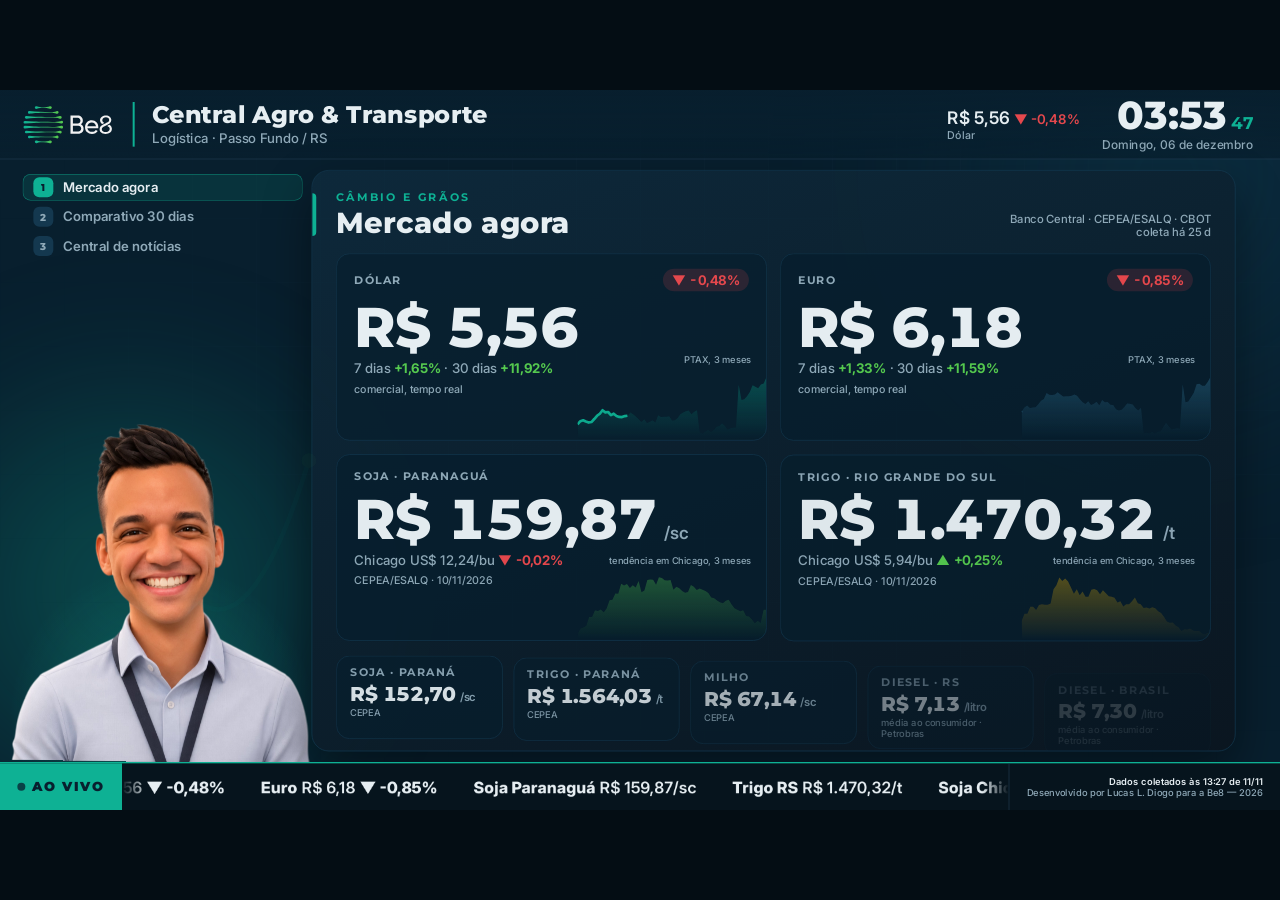
==== index.html @ 1891ae9a "Central Agro & Transporte: painel para TV com avatar, dados e coletor Co-Authored-By: Claude Fable 5" ====
<!doctype html>
<html lang="pt-BR">
<head>
<meta charset="utf-8">
<meta name="viewport" content="width=device-width, initial-scale=1">
<meta name="robots" content="noindex, nofollow">
<title>Central Agro &amp; Transporte · Be8</title>
<link rel="icon" href="assets/avatar/avatar.png">
<link rel="preconnect" href="https://fonts.googleapis.com">
<link rel="preconnect" href="https://fonts.gstatic.com" crossorigin>
<link href="https://fonts.googleapis.com/css2?family=Inter:wght@400;500;600;700&family=Montserrat:wght@600;700;800;900&display=swap" rel="stylesheet">
<style>
:root{
  --ink:#0B1620; --navy:#081F2E; --navy7:#0E2A3C; --navy6:#14384F; --line:#1E3A4F;
  --text:#E6EEF2; --muted:#8FA9B8; --teal:#0EB194; --lime:#55C94F; --amber:#F2B705; --red:#E5484D; --blue:#3D8BB0;
  --tit:'Montserrat','Poppins',Arial,sans-serif; --txt:'Inter','Source Sans 3',Calibri,Arial,sans-serif;
}
*{box-sizing:border-box;margin:0;padding:0}
html,body{height:100%;background:#040d14;overflow:hidden;color:var(--text);font-family:var(--txt)}
body.sem-cursor{cursor:none}
#palco{position:absolute;left:50%;top:50%;width:1920px;height:1080px;transform-origin:center;overflow:hidden;background:var(--navy)}
.fundo{position:absolute;inset:0;overflow:hidden}
.blob{position:absolute;border-radius:50%;filter:blur(90px);opacity:.34}
.b1{width:900px;height:900px;left:-260px;top:300px;background:radial-gradient(circle,#0EB194 0%,transparent 65%)}
.b2{width:1100px;height:1100px;right:-380px;top:-420px;background:radial-gradient(circle,#14506b 0%,transparent 65%)}
.grade{position:absolute;inset:0;background-image:linear-gradient(var(--line) 1px,transparent 1px),linear-gradient(90deg,var(--line) 1px,transparent 1px);background-size:96px 96px;opacity:.16;mask-image:radial-gradient(ellipse at 60% 40%,#000 20%,transparent 78%);-webkit-mask-image:radial-gradient(ellipse at 60% 40%,#000 20%,transparent 78%)}

/* ---------- topo ---------- */
#topo{position:absolute;left:0;top:0;width:1920px;height:104px;display:flex;align-items:center;padding:0 40px 0 34px;border-bottom:1px solid var(--line);background:linear-gradient(180deg,rgba(8,31,46,.96),rgba(8,31,46,.72))}
#topo .logo{height:58px;width:auto;margin-right:30px}
#topo .marca{border-left:3px solid var(--teal);padding-left:26px}
#topo h1{font:800 36px/1.05 var(--tit);letter-spacing:.2px}
#topo p{font:500 20px/1.3 var(--txt);color:var(--muted);margin-top:4px}
.topo-dir{margin-left:auto;display:flex;align-items:center;gap:34px}
.mini{display:flex;align-items:center;gap:12px;font:600 26px var(--txt);color:var(--text)}
.mini svg{width:46px;height:46px}
.mini small{display:block;font:500 16px var(--txt);color:var(--muted)}
.relogio{text-align:right;font-variant-numeric:tabular-nums}
.relogio b{font:800 58px/1 var(--tit);letter-spacing:1px}
.relogio span{font:700 26px var(--tit);color:var(--teal);margin-left:6px}
.relogio small{display:block;font:500 18px var(--txt);color:var(--muted);margin-top:4px}

/* ---------- lateral: programacao + avatar ---------- */
#lateral{position:absolute;left:0;top:104px;width:500px;height:904px}
#programacao{list-style:none;position:absolute;left:34px;top:22px;width:420px}
#programacao li{position:relative;display:flex;align-items:center;gap:14px;height:40px;padding:0 16px;margin-bottom:4px;border-radius:12px;font:600 20px var(--txt);color:var(--muted);overflow:hidden}
#programacao li i{font:800 15px var(--tit);font-style:normal;width:30px;height:30px;border-radius:9px;display:grid;place-items:center;background:var(--navy6);color:var(--muted)}
#programacao li.ativa{color:var(--text);background:rgba(14,177,148,.14);box-shadow:inset 0 0 0 1px rgba(14,177,148,.5)}
#programacao li.ativa i{background:var(--teal);color:var(--navy)}
#programacao li u{position:absolute;left:0;bottom:0;height:3px;width:100%;background:var(--teal);transform-origin:left;transform:scaleX(0)}
#avatar{position:absolute;left:8px;bottom:0;width:460px;height:510px;transform-origin:50% 100%}
#avatar .aura{position:absolute;left:10px;bottom:-150px;width:440px;height:440px;border-radius:50%;background:radial-gradient(circle,rgba(14,177,148,.55) 0%,rgba(14,177,148,.12) 45%,transparent 70%)}
#avatar img,#avatar canvas{position:absolute;left:0;bottom:0;width:460px;height:510px}
#avatar canvas{opacity:0}
#zzz{position:absolute;left:300px;top:30px;width:10px;height:10px}
#zzz b{position:absolute;font:900 44px var(--tit);color:var(--teal);opacity:0}
#balao{position:absolute;left:34px;bottom:498px;width:440px;min-height:96px;z-index:3;padding:18px 22px;border-radius:22px 22px 22px 6px;background:#F4F7F9;color:#0B1F2C;font:600 25px/1.28 var(--txt);box-shadow:0 18px 40px rgba(0,0,0,.35);transform-origin:12% 100%;opacity:0;visibility:hidden}
#balao:after{content:"";position:absolute;left:54px;bottom:-22px;border:12px solid transparent;border-top-color:#F4F7F9;border-left-color:#F4F7F9}
#balao b{color:#087e6a;font-weight:800}
#balao.alerta{background:#FFF6D6;box-shadow:0 0 0 3px var(--amber),0 18px 40px rgba(0,0,0,.35)}
#balao.alerta:after{border-top-color:#FFF6D6;border-left-color:#FFF6D6}
#balao.alerta b{color:#8a5a00}
#balao.festa{box-shadow:0 0 0 3px var(--lime),0 18px 40px rgba(0,0,0,.35)}
#balao .palavra{display:inline-block;opacity:0}

/* ---------- area das telas ---------- */
#tela{position:absolute;left:500px;top:120px;width:1386px;height:872px}
.painel{position:absolute;inset:0;border-radius:26px;background:linear-gradient(160deg,rgba(14,42,60,.94),rgba(11,22,32,.94));border:1px solid var(--navy6);box-shadow:0 30px 70px rgba(0,0,0,.4);padding:30px 36px;visibility:hidden;overflow:hidden}
.painel:before{content:"";position:absolute;left:0;top:34px;width:6px;height:64px;border-radius:0 6px 6px 0;background:var(--teal)}
.cab{display:flex;align-items:flex-end;justify-content:space-between;margin-bottom:22px}
.cab small{display:block;font:700 17px var(--tit);letter-spacing:3px;color:var(--teal);text-transform:uppercase}
.cab h2{font:800 44px/1.1 var(--tit);margin-top:4px}
.cab .fonte{font:500 17px var(--txt);color:var(--muted);text-align:right;max-width:560px}
.cartao{background:rgba(8,31,46,.72);border:1px solid var(--navy6);border-radius:20px;padding:22px 26px}
.rot{font:700 17px var(--tit);letter-spacing:1.5px;text-transform:uppercase;color:var(--muted)}
.num{font-family:var(--tit);font-weight:800;font-variant-numeric:tabular-nums;letter-spacing:-.5px}
.alta{color:var(--lime)} .baixa{color:var(--red)} .neutro{color:var(--muted)}
.chip{display:inline-flex;align-items:center;gap:6px;padding:5px 13px;border-radius:999px;font:700 20px var(--txt);font-variant-numeric:tabular-nums;background:rgba(143,169,184,.14)}
.chip.alta{background:rgba(85,201,79,.16)} .chip.baixa{background:rgba(229,72,77,.16)}
.vazio{color:var(--muted);font:500 22px var(--txt)}

/* clima */
.g-clima{display:grid;grid-template-columns:470px 1fr;gap:22px;height:726px}
.agora{display:flex;flex-direction:column;justify-content:space-between}
.agora .tempzao{font-size:170px;line-height:.95}
.agora .tempzao sup{font-size:70px;color:var(--teal);vertical-align:top;margin-left:4px}
.agora svg{width:150px;height:150px}
.agora .desc{font:700 32px var(--tit)}
.agora .sub{font:500 22px var(--txt);color:var(--muted);margin-top:6px}
.c-dir{display:grid;grid-template-rows:auto 1fr 1fr;gap:22px}
.metricas{display:grid;grid-template-columns:repeat(4,1fr);gap:16px}
.metricas .cartao{padding:16px 20px}
.metricas .num{font-size:44px;margin-top:4px}
.metricas .num small{font:600 20px var(--txt);color:var(--muted);margin-left:4px}
.horas,.dias{display:grid;gap:10px;height:100%}
.horas{grid-template-columns:repeat(8,1fr)} .dias{grid-template-columns:repeat(6,1fr)}
.hora,.dia{display:flex;flex-direction:column;align-items:center;justify-content:space-between;border-radius:16px;background:rgba(20,56,79,.4);padding:12px 6px}
.hora svg,.dia svg{width:54px;height:54px}
.hora b,.dia b{font:800 28px var(--tit);font-variant-numeric:tabular-nums}
.hora span,.dia span{font:600 19px var(--txt);color:var(--muted);text-transform:capitalize}
.hora em,.dia em{font:700 17px var(--txt);font-style:normal;color:var(--blue)}
.dia b i{font-style:normal;color:var(--muted);font-weight:600;margin-left:8px}

/* mercado */
.g-merc{display:grid;grid-template-columns:1fr 1fr;grid-template-rows:1fr 1fr auto;gap:20px;height:726px}
.cot{position:relative;display:flex;flex-direction:column;overflow:hidden}
.cot .linha1{display:flex;justify-content:space-between;align-items:center}
.cot .valor{font-size:84px;line-height:1;margin-top:12px;white-space:nowrap}
.cot .valor small{font:600 26px var(--txt);color:var(--muted);margin-left:10px;letter-spacing:0}
.cot .extra{font:500 20px var(--txt);color:var(--muted);margin-top:8px;max-width:56%}
.cot svg.spark{position:absolute;right:0;bottom:0;width:44%;height:104px;opacity:.95}
.cot .legspark{position:absolute;right:22px;bottom:112px;font:500 14px var(--txt);color:var(--muted)}
.faixa-mini{grid-column:1/3;display:grid;grid-template-columns:repeat(5,1fr);gap:16px}
.faixa-mini .cartao{padding:14px 20px}
.faixa-mini .num{font-size:30px;margin-top:4px;white-space:nowrap}
.faixa-mini .num small{font:600 17px var(--txt);color:var(--muted);margin-left:6px}

/* comparativo */
.g-comp{display:grid;grid-template-columns:1fr 520px;gap:22px;height:726px}
.g-comp svg text{font-family:var(--txt)}
.tabela{width:100%;border-collapse:collapse}
.tabela th{font:700 16px var(--tit);letter-spacing:1.5px;text-transform:uppercase;color:var(--muted);text-align:right;padding:8px 6px 14px}
.tabela th:first-child{text-align:left}
.tabela td{padding:17px 6px;border-top:1px solid var(--line);font:700 23px var(--txt);text-align:right;font-variant-numeric:tabular-nums}
.tabela td:first-child{text-align:left;font:700 22px var(--tit)}
.tabela td:first-child i{display:inline-block;width:14px;height:14px;border-radius:4px;margin-right:12px}
.tabela td small{display:block;font:500 15px var(--txt);color:var(--muted);margin-left:26px}

/* rota */
.g-rota{display:grid;grid-template-rows:590px auto;gap:20px;height:726px}
.trilho{position:relative}
.trilho svg.linha{position:absolute;left:0;top:0;width:100%;height:100%}
.parada{position:absolute;width:172px;transform:translateX(-50%);text-align:center}
.parada .cx{border-radius:18px;background:rgba(8,31,46,.8);border:1px solid var(--navy6);padding:14px 8px}
.parada.atencao .cx{border-color:var(--amber);box-shadow:0 0 0 1px var(--amber)}
.parada.perigo .cx{border-color:var(--red);box-shadow:0 0 0 2px var(--red)}
.parada h4{font:800 21px var(--tit);white-space:nowrap}
.parada svg{width:62px;height:62px;margin:4px 0}
.parada b{display:block;font:800 36px var(--tit);font-variant-numeric:tabular-nums}
.parada em{display:block;font:700 18px var(--txt);font-style:normal;color:var(--blue);margin-top:2px}
.parada span{display:block;font:500 15px var(--txt);color:var(--muted)}
#caminhao{position:absolute;width:96px;height:56px;left:0;top:0}
.avisos{display:flex;gap:16px;align-items:stretch}
.aviso{flex:1;border-left:6px solid var(--amber);border-radius:14px;background:rgba(242,183,5,.1);padding:14px 20px;font:500 20px/1.35 var(--txt)}
.aviso b{display:block;font:800 22px var(--tit)}
.aviso.ok{border-left-color:var(--lime);background:rgba(85,201,79,.1)}

/* noticias */
.g-not{display:grid;grid-template-columns:1fr 560px;gap:22px;height:726px}
.destaque{position:relative;display:flex;flex-direction:column;justify-content:space-between;padding:30px 34px}
.destaque .cat{align-self:flex-start;font:800 18px var(--tit);letter-spacing:2px;text-transform:uppercase;padding:8px 18px;border-radius:999px;background:var(--teal);color:var(--navy)}
.destaque h3{font:800 52px/1.14 var(--tit);margin:18px 0;display:-webkit-box;-webkit-line-clamp:6;-webkit-box-orient:vertical;overflow:hidden}
.destaque .meta{font:600 24px var(--txt);color:var(--muted)}
.destaque .meta b{color:var(--text)}
.pontos{display:flex;gap:8px;margin-top:18px}
.pontos i{flex:1;height:5px;border-radius:3px;background:var(--navy6);overflow:hidden}
.pontos i.at{background:var(--teal)}
.lista{display:flex;flex-direction:column;gap:10px;overflow:hidden}
.item{flex:1;display:flex;flex-direction:column;justify-content:center;border-radius:14px;background:rgba(8,31,46,.72);border:1px solid var(--navy6);padding:11px 16px}
.item small{font:800 13px var(--tit);letter-spacing:1.5px;text-transform:uppercase;color:var(--teal)}
.item p{font:600 20px/1.25 var(--txt);margin:3px 0;display:-webkit-box;-webkit-line-clamp:2;-webkit-box-orient:vertical;overflow:hidden}
.item span{font:500 15px var(--txt);color:var(--muted)}

/* video */
#t-video{padding:0}
#t-video:before{display:none}
#t-video .quadro{position:absolute;inset:0;background:#000;border-radius:26px;overflow:hidden}
#t-video iframe,#t-video video{position:absolute;inset:0;width:100%;height:100%;border:0;object-fit:contain;background:#000}
#t-video .legenda{position:absolute;left:28px;top:24px;padding:10px 20px;border-radius:999px;background:rgba(8,31,46,.86);font:700 22px var(--tit);z-index:2}
#t-video .legenda b{color:var(--teal);margin-right:10px}

/* corda + rodape */
#corda{position:absolute;left:0;top:0;width:1920px;height:1080px;pointer-events:none;opacity:0}
#corda path{fill:none;stroke:var(--teal);stroke-width:7;stroke-linecap:round}
#corda circle{fill:var(--lime)}
#rodape{position:absolute;left:0;bottom:0;width:1920px;height:72px;display:flex;align-items:center;background:#06141d;border-top:2px solid var(--teal);z-index:5}
.aovivo{display:flex;align-items:center;gap:10px;height:100%;padding:0 26px;background:var(--teal);color:var(--navy);font:900 20px var(--tit);letter-spacing:2px}
.aovivo i{width:12px;height:12px;border-radius:50%;background:var(--navy)}
.ticker{flex:1;height:100%;overflow:hidden;position:relative;mask-image:linear-gradient(90deg,transparent,#000 3%,#000 97%,transparent);-webkit-mask-image:linear-gradient(90deg,transparent,#000 3%,#000 97%,transparent)}
.faixa{position:absolute;left:0;top:0;height:72px;display:flex;align-items:center;white-space:nowrap;font:600 24px var(--txt);will-change:transform}
.faixa span{margin-right:54px}
.faixa span b{font-weight:800;color:var(--text)}
.faixa span.n:before{content:attr(data-c);font:800 14px var(--tit);letter-spacing:1.5px;text-transform:uppercase;color:var(--navy);background:var(--teal);border-radius:6px;padding:4px 9px;margin-right:12px;vertical-align:3px}
.assina{padding:0 26px;text-align:right;border-left:1px solid var(--line);height:100%;display:flex;flex-direction:column;justify-content:center}
.assina small{display:block;font:500 14px var(--txt);color:var(--muted);white-space:nowrap}
.assina small:first-child{color:var(--text);font-weight:600}
#ajuda{position:absolute;right:40px;top:130px;z-index:9;background:rgba(6,20,29,.96);border:1px solid var(--teal);border-radius:18px;padding:22px 28px;font:500 20px/1.7 var(--txt);display:none}
#ajuda kbd{display:inline-block;min-width:34px;text-align:center;background:var(--navy6);border-radius:7px;padding:0 9px;margin-right:10px;font:700 17px var(--tit)}
</style>
</head>
<body>
<div id="palco">
  <div class="fundo"><i class="blob b1"></i><i class="blob b2"></i><div class="grade"></div></div>

  <header id="topo">
    <img class="logo" src="assets/be8-logo.svg" alt="Be8">
    <div class="marca"><h1 id="titulo">Central Agro &amp; Transporte</h1><p id="subtitulo">Logística · Passo Fundo / RS</p></div>
    <div class="topo-dir">
      <div class="mini" id="miniClima"></div>
      <div class="mini" id="miniDolar"></div>
      <div class="relogio"><b id="hora">--:--</b><span id="seg">00</span><small id="data">&nbsp;</small></div>
    </div>
  </header>

  <aside id="lateral">
    <ol id="programacao"></ol>
    <div id="balao"><p></p></div>
    <div id="avatar">
      <div class="aura"></div>
      <img id="avatarImg" src="assets/avatar/avatar.png?v=3" alt="Avatar do setor">
      <canvas id="avatarGl" width="560" height="620"></canvas>
      <div id="zzz"><b>Z</b><b>z</b><b>z</b></div>
    </div>
  </aside>

  <main id="tela">
    <section class="painel" id="t-clima"></section>
    <section class="painel" id="t-mercado"></section>
    <section class="painel" id="t-comparativo"></section>
    <section class="painel" id="t-rota"></section>
    <section class="painel" id="t-noticias"></section>
    <section class="painel" id="t-video"></section>
  </main>

  <svg id="corda" viewBox="0 0 1920 1080"><path d=""/><circle r="11"/></svg>

  <footer id="rodape">
    <span class="aovivo"><i></i>AO VIVO</span>
    <div class="ticker"><div class="faixa" id="faixa"></div></div>
    <div class="assina"><small id="atualizado">Dados: carregando…</small><small>Desenvolvido por Lucas L. Diogo para a Be8 — 2026</small></div>
  </footer>

  <div id="ajuda">
    <div><kbd>←</kbd><kbd>→</kbd>trocar de tela</div>
    <div><kbd>Espaço</kbd>pausar / continuar</div>
    <div><kbd>F</kbd>tela cheia</div>
    <div><kbd>B</kbd>bocejar &nbsp;<kbd>D</kbd>dormir</div>
    <div><kbd>H</kbd>fechar esta ajuda</div>
  </div>
</div>
<script src="vendor/gsap.min.js"></script>
<script src="app.js?v=3"></script>
</body>
</html>
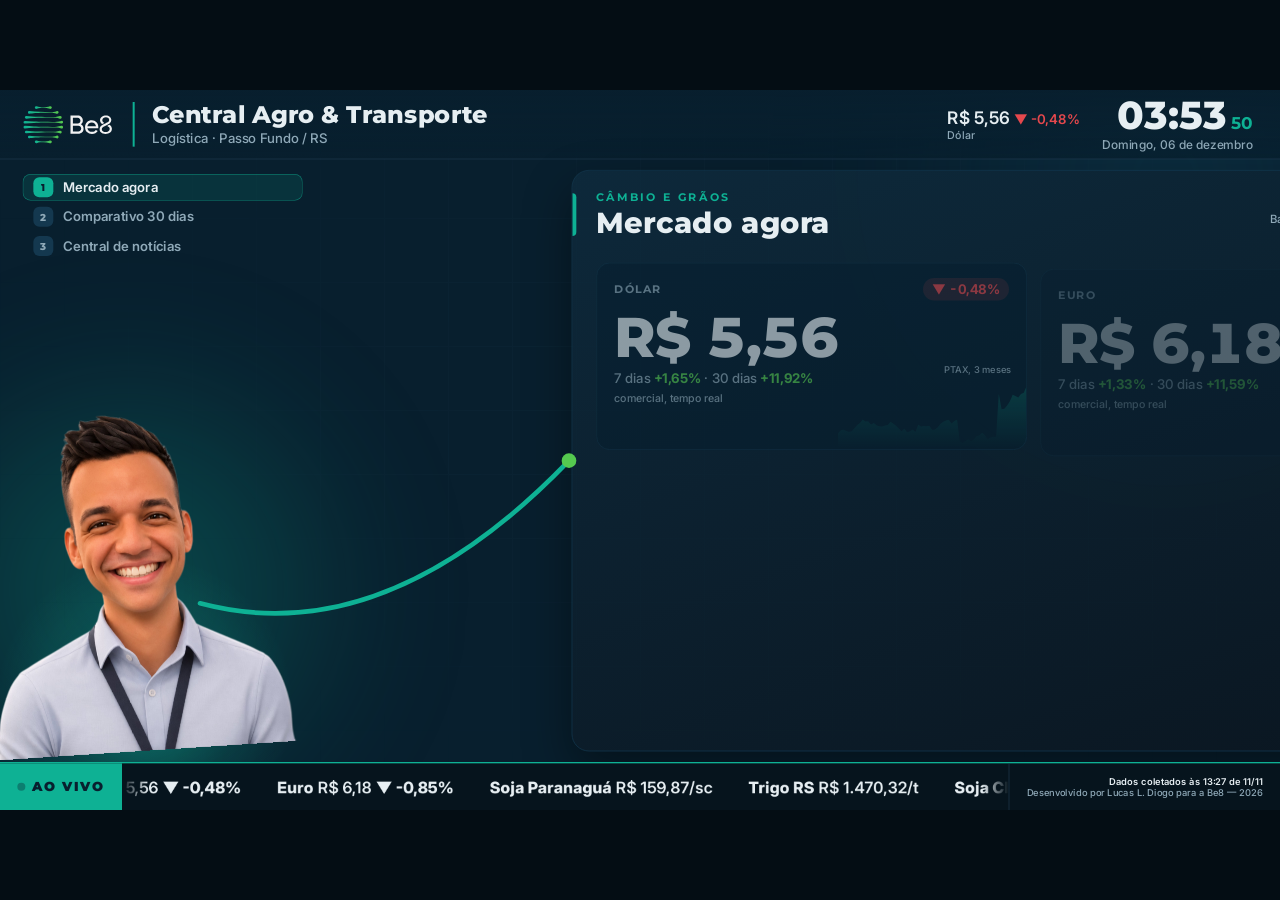
==== commit 82ac8d4f: "Bordoes: Cuiudo e Pia do Vo Co-Authored-By: Claude Fable 5.2 <noreply@anthropic.com> Claude-Session:" ====
--- a/index.html
+++ b/index.html
@@ -239,6 +239,6 @@
   </div>
 </div>
 <script src="vendor/gsap.min.js"></script>
-<script src="app.js?v=3"></script>
+<script src="app.js?v=4"></script>
 </body>
 </html>
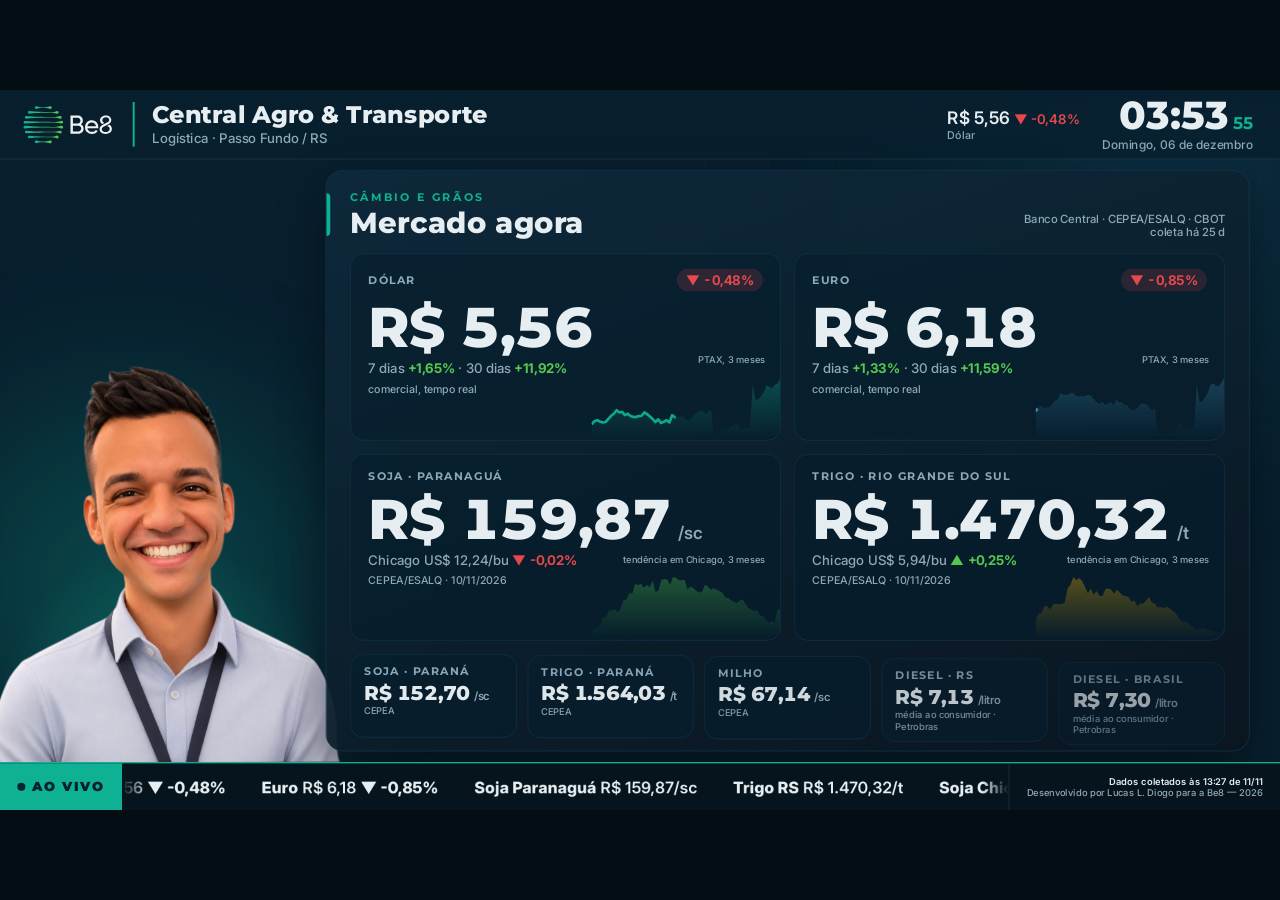
==== commit 2542370b: "45 s por tela, sem corda, sem lista acima do avatar, avatar maior, novos gestos Co-Authored-By: Clau" ====
--- a/index.html
+++ b/index.html
@@ -42,19 +42,19 @@
 
 /* ---------- lateral: programacao + avatar ---------- */
 #lateral{position:absolute;left:0;top:104px;width:500px;height:904px}
-#programacao{list-style:none;position:absolute;left:34px;top:22px;width:420px}
+#programacao{display:none}
 #programacao li{position:relative;display:flex;align-items:center;gap:14px;height:40px;padding:0 16px;margin-bottom:4px;border-radius:12px;font:600 20px var(--txt);color:var(--muted);overflow:hidden}
 #programacao li i{font:800 15px var(--tit);font-style:normal;width:30px;height:30px;border-radius:9px;display:grid;place-items:center;background:var(--navy6);color:var(--muted)}
 #programacao li.ativa{color:var(--text);background:rgba(14,177,148,.14);box-shadow:inset 0 0 0 1px rgba(14,177,148,.5)}
 #programacao li.ativa i{background:var(--teal);color:var(--navy)}
 #programacao li u{position:absolute;left:0;bottom:0;height:3px;width:100%;background:var(--teal);transform-origin:left;transform:scaleX(0)}
-#avatar{position:absolute;left:8px;bottom:0;width:460px;height:510px;transform-origin:50% 100%}
-#avatar .aura{position:absolute;left:10px;bottom:-150px;width:440px;height:440px;border-radius:50%;background:radial-gradient(circle,rgba(14,177,148,.55) 0%,rgba(14,177,148,.12) 45%,transparent 70%)}
-#avatar img,#avatar canvas{position:absolute;left:0;bottom:0;width:460px;height:510px}
+#avatar{position:absolute;left:-22px;bottom:0;width:540px;height:598px;transform-origin:50% 100%}
+#avatar .aura{position:absolute;left:30px;bottom:-160px;width:480px;height:480px;border-radius:50%;background:radial-gradient(circle,rgba(14,177,148,.55) 0%,rgba(14,177,148,.12) 45%,transparent 70%)}
+#avatar img,#avatar canvas{position:absolute;left:0;bottom:0;width:540px;height:598px}
 #avatar canvas{opacity:0}
-#zzz{position:absolute;left:300px;top:30px;width:10px;height:10px}
+#zzz{position:absolute;left:360px;top:40px;width:10px;height:10px}
 #zzz b{position:absolute;font:900 44px var(--tit);color:var(--teal);opacity:0}
-#balao{position:absolute;left:34px;bottom:498px;width:440px;min-height:96px;z-index:3;padding:18px 22px;border-radius:22px 22px 22px 6px;background:#F4F7F9;color:#0B1F2C;font:600 25px/1.28 var(--txt);box-shadow:0 18px 40px rgba(0,0,0,.35);transform-origin:12% 100%;opacity:0;visibility:hidden}
+#balao{position:absolute;left:30px;bottom:588px;width:440px;min-height:96px;z-index:3;padding:18px 22px;border-radius:22px 22px 22px 6px;background:#F4F7F9;color:#0B1F2C;font:600 25px/1.28 var(--txt);box-shadow:0 18px 40px rgba(0,0,0,.35);transform-origin:12% 100%;opacity:0;visibility:hidden}
 #balao:after{content:"";position:absolute;left:54px;bottom:-22px;border:12px solid transparent;border-top-color:#F4F7F9;border-left-color:#F4F7F9}
 #balao b{color:#087e6a;font-weight:800}
 #balao.alerta{background:#FFF6D6;box-shadow:0 0 0 3px var(--amber),0 18px 40px rgba(0,0,0,.35)}
@@ -170,9 +170,6 @@
 #t-video .legenda b{color:var(--teal);margin-right:10px}
 
 /* corda + rodape */
-#corda{position:absolute;left:0;top:0;width:1920px;height:1080px;pointer-events:none;opacity:0}
-#corda path{fill:none;stroke:var(--teal);stroke-width:7;stroke-linecap:round}
-#corda circle{fill:var(--lime)}
 #rodape{position:absolute;left:0;bottom:0;width:1920px;height:72px;display:flex;align-items:center;background:#06141d;border-top:2px solid var(--teal);z-index:5}
 .aovivo{display:flex;align-items:center;gap:10px;height:100%;padding:0 26px;background:var(--teal);color:var(--navy);font:900 20px var(--tit);letter-spacing:2px}
 .aovivo i{width:12px;height:12px;border-radius:50%;background:var(--navy)}
@@ -221,9 +218,6 @@
     <section class="painel" id="t-noticias"></section>
     <section class="painel" id="t-video"></section>
   </main>
-
-  <svg id="corda" viewBox="0 0 1920 1080"><path d=""/><circle r="11"/></svg>
-
   <footer id="rodape">
     <span class="aovivo"><i></i>AO VIVO</span>
     <div class="ticker"><div class="faixa" id="faixa"></div></div>
@@ -235,10 +229,11 @@
     <div><kbd>Espaço</kbd>pausar / continuar</div>
     <div><kbd>F</kbd>tela cheia</div>
     <div><kbd>B</kbd>bocejar &nbsp;<kbd>D</kbd>dormir</div>
+    <div><kbd>C</kbd>chimarrão &nbsp;<kbd>E</kbd>espichar &nbsp;<kbd>J</kbd>joinha</div>
     <div><kbd>H</kbd>fechar esta ajuda</div>
   </div>
 </div>
 <script src="vendor/gsap.min.js"></script>
-<script src="app.js?v=4"></script>
+<script src="app.js?v=5"></script>
 </body>
 </html>
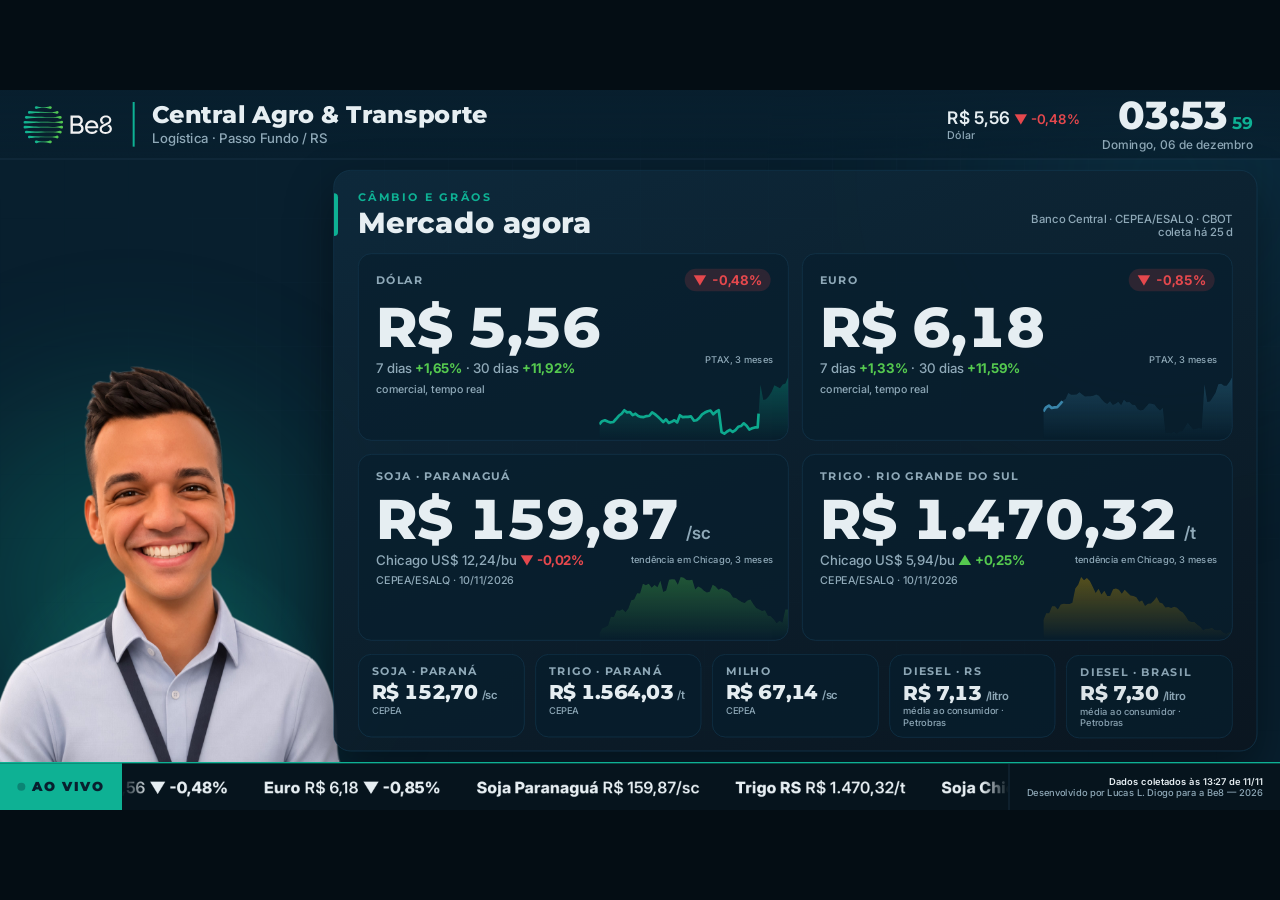
==== commit 98432982: "Novas animacoes do avatar: chimarrao, espichar, joinha e pensativo Co-Authored-By: Claude Fable 5.2 " ====
--- a/index.html
+++ b/index.html
@@ -234,6 +234,6 @@
   </div>
 </div>
 <script src="vendor/gsap.min.js"></script>
-<script src="app.js?v=5"></script>
+<script src="app.js?v=6"></script>
 </body>
 </html>
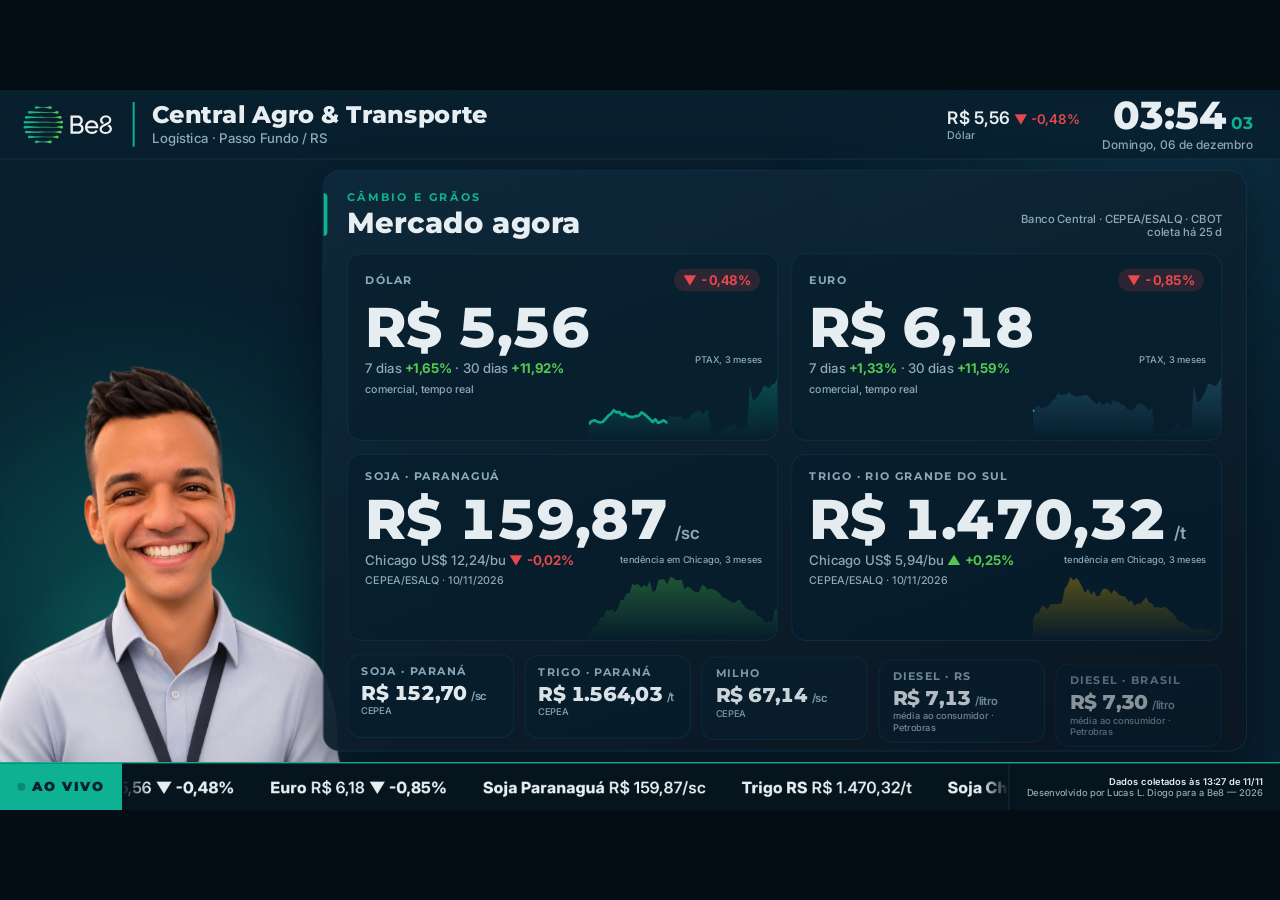
==== commit cd68bf96: "Confraternizacao 05/12: telas de convite, comunicado e cobranca com avatares (saem sozinhas em 23/11" ====
--- a/index.html
+++ b/index.html
@@ -184,6 +184,7 @@
 #ajuda{position:absolute;right:40px;top:130px;z-index:9;background:rgba(6,20,29,.96);border:1px solid var(--teal);border-radius:18px;padding:22px 28px;font:500 20px/1.7 var(--txt);display:none}
 #ajuda kbd{display:inline-block;min-width:34px;text-align:center;background:var(--navy6);border-radius:7px;padding:0 9px;margin-right:10px;font:700 17px var(--tit)}
 </style>
+<link rel="stylesheet" href="festa/festa.css?v=1"><!-- festa: sai em 23/11 -->
 </head>
 <body>
 <div id="palco">
@@ -235,5 +236,7 @@
 </div>
 <script src="vendor/gsap.min.js"></script>
 <script src="app.js?v=6"></script>
+<script src="festa/avatares.js?v=1"></script><!-- festa: sai em 23/11 -->
+<script src="festa/festa.js?v=1"></script><!-- festa: sai em 23/11 -->
 </body>
 </html>
--- a/festa/festa.css
+++ b/festa/festa.css
@@ -0,0 +1,108 @@
+/* Confraternização do Time de Logística — telas temporárias (saem do ar em 23/11/2026 às 6h) */
+.festa{padding:0}
+.festa:before{display:none}
+.fa .fa-olho{transform-box:fill-box;transform-origin:center;animation:fa-pisca 4.6s infinite;animation-delay:var(--pisca,0s)}
+@keyframes fa-pisca{0%,44%,50%,100%{transform:scaleY(1)}47%{transform:scaleY(.08)}}
+.fa .fa-cabeca{transform-box:view-box;transform-origin:100px 150px;animation:fa-balanca 5.2s ease-in-out infinite;animation-delay:calc(var(--pisca,0s) * -1)}
+@keyframes fa-balanca{0%,100%{transform:rotate(-2.5deg)}50%{transform:rotate(2.5deg)}}
+
+/* ---------- convite ---------- */
+.cv{position:absolute;inset:0;overflow:hidden;border-radius:26px;background:radial-gradient(ellipse at 18% 30%,rgba(14,177,148,.22),transparent 55%),linear-gradient(160deg,#0E2A3C,#0B1620)}
+.cv-foto{position:absolute;right:0;top:0;width:820px;height:600px;overflow:hidden;-webkit-mask-image:linear-gradient(90deg,transparent 0,#000 34%),linear-gradient(0deg,transparent 0,#000 30%);-webkit-mask-composite:source-in;mask-image:linear-gradient(90deg,transparent 0,#000 34%),linear-gradient(0deg,transparent 0,#000 30%);mask-composite:intersect}
+.cv-foto img{position:absolute;inset:0;width:100%;height:100%;object-fit:cover;object-position:60% 50%}
+.cv-brilho{position:absolute;right:120px;top:120px;width:560px;height:420px;border-radius:50%;background:radial-gradient(circle,rgba(255,150,40,.35),transparent 65%);mix-blend-mode:screen}
+.brasa{position:absolute;width:7px;height:7px;border-radius:50%;background:#ffb347;box-shadow:0 0 10px 3px rgba(255,120,30,.85)}
+.fumaca{position:absolute;width:120px;height:120px;border-radius:50%;background:radial-gradient(circle,rgba(255,255,255,.22),transparent 70%);filter:blur(6px)}
+.confete{position:absolute;top:-30px;width:12px;height:18px;border-radius:3px}
+.cv-esq{position:absolute;left:52px;top:36px;width:780px;z-index:3}
+.cv-tag{display:inline-flex;align-items:center;gap:10px;padding:8px 18px;border-radius:999px;background:rgba(14,177,148,.16);box-shadow:inset 0 0 0 1px rgba(14,177,148,.6);font:800 17px var(--tit);letter-spacing:2.5px;text-transform:uppercase;color:var(--teal)}
+.cv-tag i{width:10px;height:10px;border-radius:50%;background:var(--lime);box-shadow:0 0 0 0 rgba(85,201,79,.7)}
+.std{font:900 82px/1 var(--tit);letter-spacing:1px;margin-top:20px;white-space:nowrap;perspective:600px}
+.std .ch{display:inline-block;transform-origin:50% 100%}
+.std .fino{font-weight:500;color:var(--teal)}
+.cv-sub{font:600 34px/1.2 var(--tit);margin-top:14px;color:#dfe9ee}
+.cv-sub b{font-weight:900;color:#fff}
+.cv-data{display:flex;align-items:center;gap:26px;margin-top:6px}
+.cv-data .d{font:900 172px/1 var(--tit);letter-spacing:-6px;background:linear-gradient(100deg,#0EB194 0%,#55C94F 38%,#f1ffe6 50%,#55C94F 62%,#0EB194 100%);background-size:260% 100%;background-position:100% 0;-webkit-background-clip:text;background-clip:text;color:transparent;filter:drop-shadow(0 10px 30px rgba(14,177,148,.35))}
+.cv-data .lado{display:flex;flex-direction:column;gap:8px}
+.cv-data .lado b{font:900 34px var(--tit);letter-spacing:3px;text-transform:uppercase;color:#fff}
+.cv-data .lado span{font:700 22px var(--txt);color:var(--muted)}
+.cv-info{list-style:none;display:flex;flex-direction:column;gap:12px;margin-top:4px}
+.cv-info li{display:flex;align-items:center;gap:16px;font:700 30px var(--tit)}
+.cv-info li i{width:54px;height:54px;border-radius:16px;display:grid;place-items:center;font-size:30px;font-style:normal;background:rgba(14,177,148,.16);box-shadow:inset 0 0 0 1px rgba(14,177,148,.5)}
+.cv-info li em{font-style:normal;color:var(--muted);font-weight:600;font-size:24px}
+.cv-cont{position:absolute;right:40px;top:420px;z-index:3;padding:16px 22px;border-radius:22px;background:rgba(8,31,46,.78);backdrop-filter:blur(8px);box-shadow:inset 0 0 0 1px rgba(14,177,148,.5),0 20px 40px rgba(0,0,0,.4)}
+.cv-cont small{display:block;font:800 15px var(--tit);letter-spacing:2.5px;text-transform:uppercase;color:var(--teal);margin-bottom:10px}
+.cv-cont .caixas{display:flex;gap:10px}
+.cv-cont .cx{width:92px;padding:8px 0;border-radius:14px;background:rgba(20,56,79,.8);text-align:center}
+.cv-cont .cx b{display:block;font:900 46px/1 var(--tit);font-variant-numeric:tabular-nums}
+.cv-cont .cx span{font:700 14px var(--txt);color:var(--muted);text-transform:uppercase;letter-spacing:1px}
+.cv-linha{position:absolute;left:0;top:0;width:100%;height:100%;z-index:2;overflow:visible;pointer-events:none}
+.cv-menu{position:absolute;left:36px;right:36px;bottom:30px;height:196px;display:grid;grid-template-columns:repeat(4,1fr);gap:18px;z-index:4}
+.mn{position:relative;overflow:hidden;border-radius:22px;padding:18px 20px;background:linear-gradient(160deg,rgba(14,42,60,.96),rgba(8,31,46,.96));box-shadow:inset 0 0 0 1px var(--navy6),0 18px 34px rgba(0,0,0,.35);display:flex;flex-direction:column;justify-content:flex-end}
+.mn .ic{position:absolute;right:16px;top:12px;font-size:70px;line-height:1;filter:drop-shadow(0 8px 14px rgba(0,0,0,.4))}
+.mn small{font:800 14px var(--tit);letter-spacing:2px;text-transform:uppercase;color:var(--teal)}
+.mn h4{font:900 31px/1.08 var(--tit);margin-top:4px}
+.mn p{font:600 19px/1.25 var(--txt);color:var(--muted);margin-top:6px}
+.mn .barra{position:absolute;left:0;top:0;height:5px;width:100%;background:linear-gradient(90deg,var(--teal),var(--lime))}
+.mn.pula .barra{background:linear-gradient(90deg,#F2B705,#ff8a3d)}
+.mn.pula small{color:var(--amber)}
+.mn .selo{position:absolute;left:18px;top:18px;padding:5px 12px;border-radius:999px;background:var(--amber);color:#2b1d00;font:900 13px var(--tit);letter-spacing:1.5px}
+.mn .bolha{position:absolute;bottom:-10px;width:10px;height:10px;border-radius:50%;border:2px solid rgba(242,183,5,.7)}
+
+/* ---------- comunicado ---------- */
+.cm{position:absolute;inset:0;overflow:hidden;border-radius:26px;background:radial-gradient(ellipse at 85% 10%,rgba(242,183,5,.16),transparent 50%),linear-gradient(160deg,#0E2A3C,#0B1620)}
+.fita{position:absolute;left:-60px;width:1520px;height:50px;overflow:hidden;background:repeating-linear-gradient(-45deg,#F2B705 0 34px,#111 34px 68px);box-shadow:0 8px 20px rgba(0,0,0,.4);z-index:3}
+.fita.f1{top:18px;transform:rotate(-1.4deg)}
+.fita .txt{position:absolute;left:0;top:7px;white-space:nowrap;display:flex}
+.fita .txt span{font:900 24px var(--tit);letter-spacing:3px;color:#111;background:#F2B705;padding:2px 18px;margin-right:60px;border-radius:4px}
+.cm-topo{position:absolute;left:44px;right:44px;top:92px;display:flex;align-items:center;gap:26px;z-index:2}
+.mega{position:relative;width:132px;height:112px;flex:none}
+.mega svg{width:132px;height:112px;overflow:visible}
+.cm-topo h2{font:900 76px/1 var(--tit);letter-spacing:.5px;white-space:nowrap}
+.cm-topo h2 .ch{display:inline-block}
+.cm-topo p{font:800 32px/1.2 var(--tit);color:var(--amber);margin-top:8px}
+.cm-grade{position:absolute;left:44px;right:44px;top:252px;bottom:118px;display:grid;grid-template-columns:1fr 1fr;grid-template-rows:repeat(3,1fr);grid-auto-flow:column;gap:16px;z-index:2}
+.bl{position:relative;overflow:hidden;border-radius:20px;padding:16px 24px 16px 92px;background:rgba(8,31,46,.78);box-shadow:inset 0 0 0 1px var(--navy6);display:flex;align-items:center;font:600 25px/1.3 var(--txt);color:#dfe9ee}
+.bl .em{position:absolute;left:20px;top:50%;margin-top:-30px;font-size:52px;line-height:60px}
+.bl b{color:#fff;font-weight:800}
+.bl mark{background:none;color:var(--lime);font-weight:900}
+.bl mark.am{color:var(--amber)}
+.bl.alerta{background:rgba(242,183,5,.12);box-shadow:inset 0 0 0 2px var(--amber)}
+.bl.alerta mark{color:#fff;background:linear-gradient(90deg,#E5484D,#ff7a3d);padding:0 8px;border-radius:6px}
+.bl.citacao{background:rgba(229,72,77,.1);box-shadow:inset 0 0 0 1px rgba(229,72,77,.6)}
+.bl.citacao i{color:#fff;font-weight:700}
+.carimbo{position:absolute;right:16px;top:50%;margin-top:-28px;padding:6px 14px;border:4px solid var(--lime);border-radius:10px;color:var(--lime);font:900 24px var(--tit);letter-spacing:2px;transform:rotate(-12deg);background:rgba(8,31,46,.6)}
+.carimbo.verm{border-color:#E5484D;color:#ff6b6f}
+.corredor{position:absolute;bottom:6px;font-size:38px;line-height:1}
+.cm-cta{position:absolute;left:44px;right:44px;bottom:26px;height:76px;border-radius:20px;display:flex;align-items:center;justify-content:center;gap:14px;white-space:nowrap;background:linear-gradient(90deg,#0EB194,#55C94F);color:#062018;font:900 25px var(--tit);box-shadow:0 14px 34px rgba(14,177,148,.35);z-index:2}
+
+/* ---------- cobranca ---------- */
+.cb{position:absolute;inset:0;overflow:hidden;border-radius:26px;background:radial-gradient(ellipse at 50% 0%,rgba(14,177,148,.2),transparent 55%),linear-gradient(160deg,#0E2A3C,#0B1620)}
+.cb-topo{position:absolute;left:44px;right:44px;top:30px;display:flex;justify-content:space-between;align-items:flex-start}
+.cb-topo small{font:800 17px var(--tit);letter-spacing:3px;color:var(--teal);text-transform:uppercase}
+.cb-topo h2{font:900 58px/1.05 var(--tit);margin-top:4px}
+.cb-topo p{font:600 24px var(--txt);color:var(--muted);margin-top:6px}
+.prazo{text-align:center;padding:14px 20px;border-radius:20px;background:rgba(229,72,77,.14);box-shadow:inset 0 0 0 2px #E5484D}
+.prazo small{color:#ff8a8d}
+.prazo .caixas{display:flex;gap:8px;margin-top:8px}
+.prazo .cx{width:78px;padding:6px 0;border-radius:12px;background:rgba(8,31,46,.8)}
+.prazo .cx b{display:block;font:900 38px/1 var(--tit);font-variant-numeric:tabular-nums}
+.prazo .cx span{font:700 12px var(--txt);color:var(--muted);text-transform:uppercase;letter-spacing:1px}
+.prazo .fim{font:900 30px var(--tit);color:#ff6b6f;margin-top:8px}
+.cartazes{position:absolute;left:44px;right:44px;top:196px;height:546px;display:grid;grid-template-columns:repeat(4,1fr);gap:28px}
+.cartaz{position:relative;border-radius:8px;padding:26px 16px 16px;text-align:center;color:#3a2210;background:linear-gradient(180deg,#f6ecd4,#efdfbd);box-shadow:inset 0 0 40px rgba(140,90,30,.35),0 24px 40px rgba(0,0,0,.45);transform-origin:50% 0}
+.cartaz:before{content:"";position:absolute;left:50%;top:-12px;width:28px;height:28px;margin-left:-14px;border-radius:50%;background:radial-gradient(circle at 35% 35%,#ff7b7f,#c4262c);box-shadow:0 4px 8px rgba(0,0,0,.45);z-index:2}
+.cartaz h5{font:900 28px var(--tit);letter-spacing:3px;color:#6b2f0c;white-space:nowrap}
+.cartaz .linha{height:3px;margin:8px 20px 12px;background:repeating-linear-gradient(90deg,#6b2f0c 0 10px,transparent 10px 16px);opacity:.6}
+.cartaz .foto{position:relative;width:196px;height:196px;margin:0 auto;border-radius:50%;overflow:hidden;background:radial-gradient(circle at 50% 35%,#16c4a4,#0a5a4c 75%);box-shadow:0 0 0 6px #fff8e6,0 0 0 9px #6b2f0c}
+.cartaz .foto svg{position:absolute;left:4px;bottom:-4px;width:188px}
+.cartaz h3{font:900 38px/1 var(--tit);margin-top:12px;color:#2a1608;text-transform:uppercase;letter-spacing:1px}
+.cartaz .visto{font:800 12px var(--tit);letter-spacing:1.5px;text-transform:uppercase;color:#8a5a2b;margin-top:10px}
+.cartaz .frase{font:700 18px/1.22 var(--txt);margin-top:3px;min-height:44px}
+.cartaz .recomp{position:absolute;left:16px;right:16px;bottom:16px;padding:8px 10px;border-radius:12px;background:rgba(107,47,12,.1);font:700 15px var(--txt)}
+.cartaz .recomp b{display:block;font:900 21px var(--tit);color:#6b2f0c;white-space:nowrap}
+.cartaz .carimbo{top:214px;right:2px;margin-top:0;font-size:19px;padding:4px 10px;border-color:#d4262c;color:#d4262c;background:rgba(255,248,230,.85);transform:rotate(-14deg);z-index:3}
+.interroga{position:absolute;font:900 44px var(--tit);color:var(--amber);z-index:3;text-shadow:0 4px 10px rgba(0,0,0,.4)}
+.lupa{position:absolute;left:0;top:0;font-size:92px;z-index:5;filter:drop-shadow(0 10px 18px rgba(0,0,0,.5));pointer-events:none}
+.cb-rodape{position:absolute;left:44px;right:44px;bottom:24px;height:74px;border-radius:20px;display:flex;align-items:center;justify-content:center;gap:16px;background:linear-gradient(90deg,#F2B705,#ff8a3d);color:#2b1300;font:900 29px var(--tit);box-shadow:0 14px 30px rgba(242,183,5,.3)}
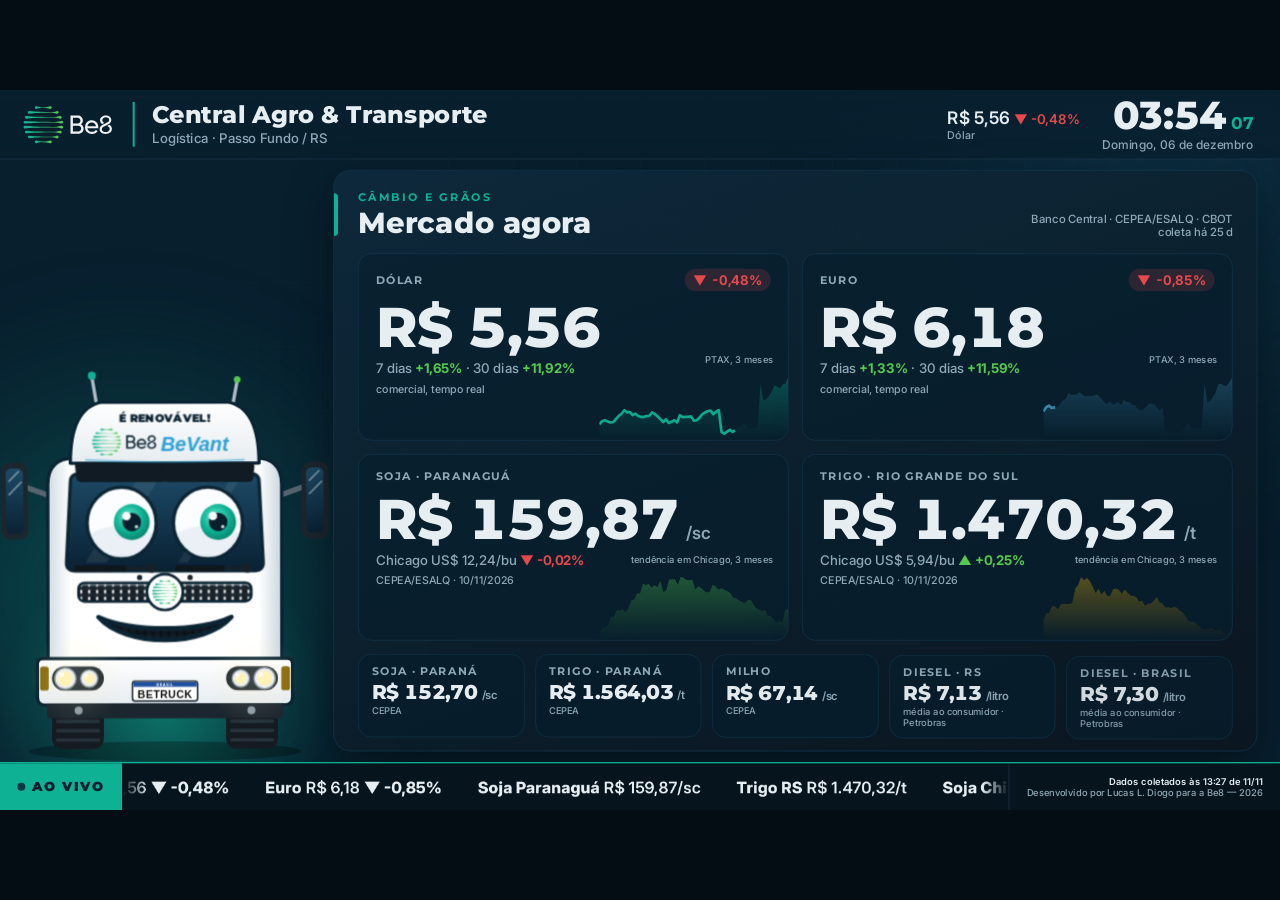
==== commit 7d540564: "BeTruck substitui o Jerrard: avatar SVG animado, alerta de indicador, placa BETRUCK Co-Authored-By: " ====
--- a/index.html
+++ b/index.html
@@ -5,7 +5,7 @@
 <meta name="viewport" content="width=device-width, initial-scale=1">
 <meta name="robots" content="noindex, nofollow">
 <title>Central Agro &amp; Transporte · Be8</title>
-<link rel="icon" href="assets/avatar/avatar.png">
+<link rel="icon" href="assets/betruck/icone.svg" type="image/svg+xml">
 <link rel="preconnect" href="https://fonts.googleapis.com">
 <link rel="preconnect" href="https://fonts.gstatic.com" crossorigin>
 <link href="https://fonts.googleapis.com/css2?family=Inter:wght@400;500;600;700&family=Montserrat:wght@600;700;800;900&display=swap" rel="stylesheet">
@@ -50,16 +50,18 @@
 #programacao li u{position:absolute;left:0;bottom:0;height:3px;width:100%;background:var(--teal);transform-origin:left;transform:scaleX(0)}
 #avatar{position:absolute;left:-22px;bottom:0;width:540px;height:598px;transform-origin:50% 100%}
 #avatar .aura{position:absolute;left:30px;bottom:-160px;width:480px;height:480px;border-radius:50%;background:radial-gradient(circle,rgba(14,177,148,.55) 0%,rgba(14,177,148,.12) 45%,transparent 70%)}
-#avatar img,#avatar canvas{position:absolute;left:0;bottom:0;width:540px;height:598px}
-#avatar canvas{opacity:0}
+#betruck{position:absolute;left:0;bottom:0;width:540px;height:598px}
+#betruck svg{width:100%;height:100%;overflow:visible}
+#avatar .aura{transition:background .4s}
+#avatar.alerta .aura{background:radial-gradient(circle,rgba(229,72,77,.6) 0%,rgba(229,72,77,.16) 45%,transparent 70%)}
 #zzz{position:absolute;left:360px;top:40px;width:10px;height:10px}
 #zzz b{position:absolute;font:900 44px var(--tit);color:var(--teal);opacity:0}
 #balao{position:absolute;left:30px;bottom:588px;width:440px;min-height:96px;z-index:3;padding:18px 22px;border-radius:22px 22px 22px 6px;background:#F4F7F9;color:#0B1F2C;font:600 25px/1.28 var(--txt);box-shadow:0 18px 40px rgba(0,0,0,.35);transform-origin:12% 100%;opacity:0;visibility:hidden}
 #balao:after{content:"";position:absolute;left:54px;bottom:-22px;border:12px solid transparent;border-top-color:#F4F7F9;border-left-color:#F4F7F9}
 #balao b{color:#087e6a;font-weight:800}
-#balao.alerta{background:#FFF6D6;box-shadow:0 0 0 3px var(--amber),0 18px 40px rgba(0,0,0,.35)}
-#balao.alerta:after{border-top-color:#FFF6D6;border-left-color:#FFF6D6}
-#balao.alerta b{color:#8a5a00}
+#balao.alerta{background:#FFE9E9;box-shadow:0 0 0 3px var(--red),0 18px 40px rgba(0,0,0,.35)}
+#balao.alerta:after{border-top-color:#FFE9E9;border-left-color:#FFE9E9}
+#balao.alerta b{color:#B3262B}
 #balao.festa{box-shadow:0 0 0 3px var(--lime),0 18px 40px rgba(0,0,0,.35)}
 #balao .palavra{display:inline-block;opacity:0}
 
@@ -205,8 +207,7 @@
     <div id="balao"><p></p></div>
     <div id="avatar">
       <div class="aura"></div>
-      <img id="avatarImg" src="assets/avatar/avatar.png?v=3" alt="Avatar do setor">
-      <canvas id="avatarGl" width="560" height="620"></canvas>
+      <div id="betruck" role="img" aria-label="BeTruck, o caminhão Be8 BeVant"></div>
       <div id="zzz"><b>Z</b><b>z</b><b>z</b></div>
     </div>
   </aside>
@@ -229,13 +230,16 @@
     <div><kbd>←</kbd><kbd>→</kbd>trocar de tela</div>
     <div><kbd>Espaço</kbd>pausar / continuar</div>
     <div><kbd>F</kbd>tela cheia</div>
-    <div><kbd>B</kbd>bocejar &nbsp;<kbd>D</kbd>dormir</div>
-    <div><kbd>C</kbd>chimarrão &nbsp;<kbd>E</kbd>espichar &nbsp;<kbd>J</kbd>joinha</div>
+    <div><kbd>B</kbd>bocejar &nbsp;<kbd>D</kbd>dormir &nbsp;<kbd>P</kbd>piscar farol</div>
+    <div><kbd>C</kbd>mangote &nbsp;<kbd>E</kbd>limpador &nbsp;<kbd>L</kbd>lavar vidro</div>
+    <div><kbd>V</kbd>frasco BeVant &nbsp;<kbd>J</kbd>joinha &nbsp;<kbd>R</kbd>rodar na tela</div>
+    <div><kbd>A</kbd>testar alerta (liga / desliga)</div>
     <div><kbd>H</kbd>fechar esta ajuda</div>
   </div>
 </div>
 <script src="vendor/gsap.min.js"></script>
-<script src="app.js?v=6"></script>
+<script src="assets/betruck/betruck.js?v=1"></script>
+<script src="app.js?v=7"></script>
 <script src="festa/avatares.js?v=1"></script><!-- festa: sai em 23/11 -->
 <script src="festa/festa.js?v=1"></script><!-- festa: sai em 23/11 -->
 </body>
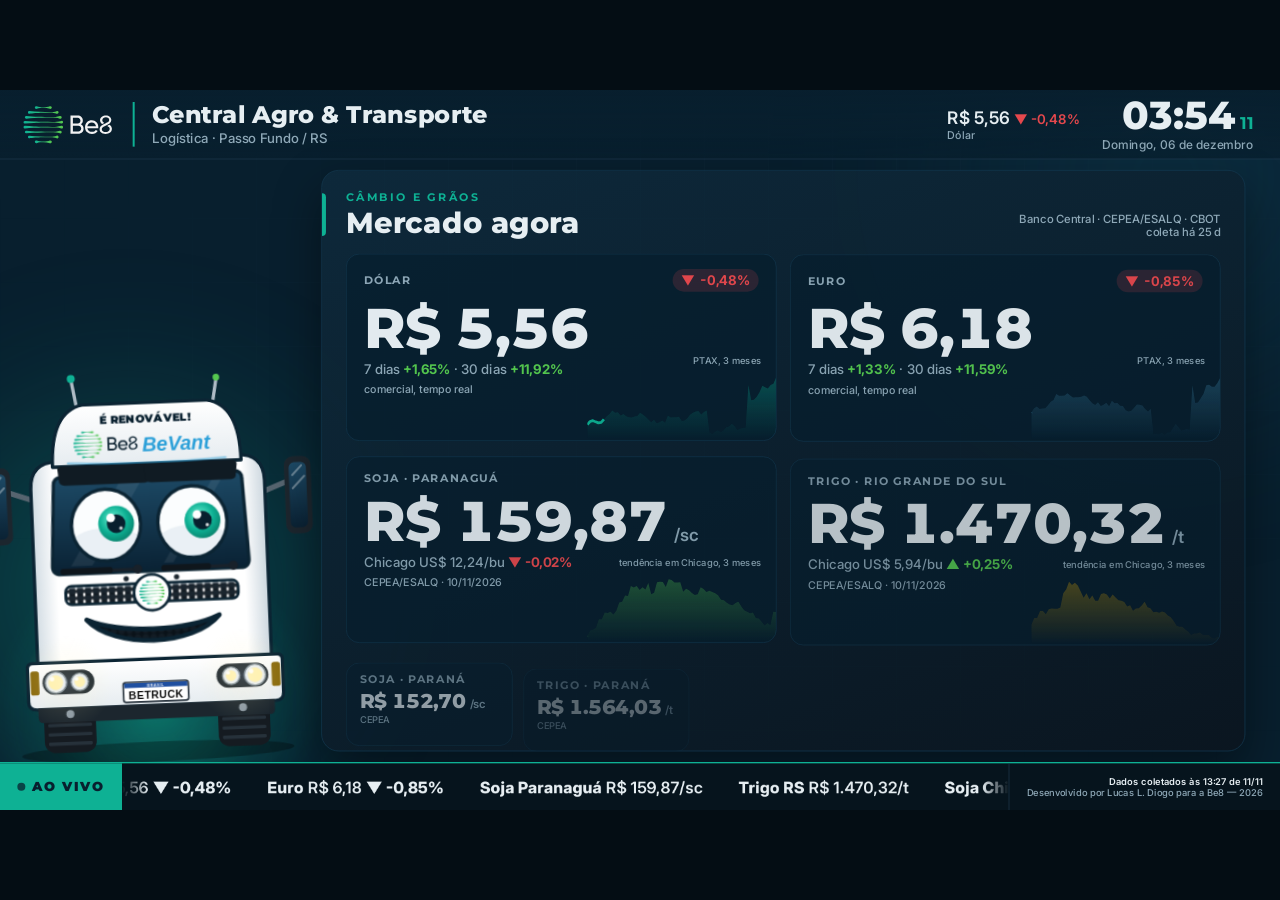
==== commit beedb766: "Retira telas da confraternizacao (fim do periodo) Co-Authored-By: Claude Opus 5.5 <noreply@anthropic" ====
--- a/index.html
+++ b/index.html
@@ -186,7 +186,6 @@
 #ajuda{position:absolute;right:40px;top:130px;z-index:9;background:rgba(6,20,29,.96);border:1px solid var(--teal);border-radius:18px;padding:22px 28px;font:500 20px/1.7 var(--txt);display:none}
 #ajuda kbd{display:inline-block;min-width:34px;text-align:center;background:var(--navy6);border-radius:7px;padding:0 9px;margin-right:10px;font:700 17px var(--tit)}
 </style>
-<link rel="stylesheet" href="festa/festa.css?v=1"><!-- festa: sai em 23/11 -->
 </head>
 <body>
 <div id="palco">
@@ -240,7 +239,5 @@
 <script src="vendor/gsap.min.js"></script>
 <script src="assets/betruck/betruck.js?v=1"></script>
 <script src="app.js?v=7"></script>
-<script src="festa/avatares.js?v=1"></script><!-- festa: sai em 23/11 -->
-<script src="festa/festa.js?v=1"></script><!-- festa: sai em 23/11 -->
 </body>
 </html>
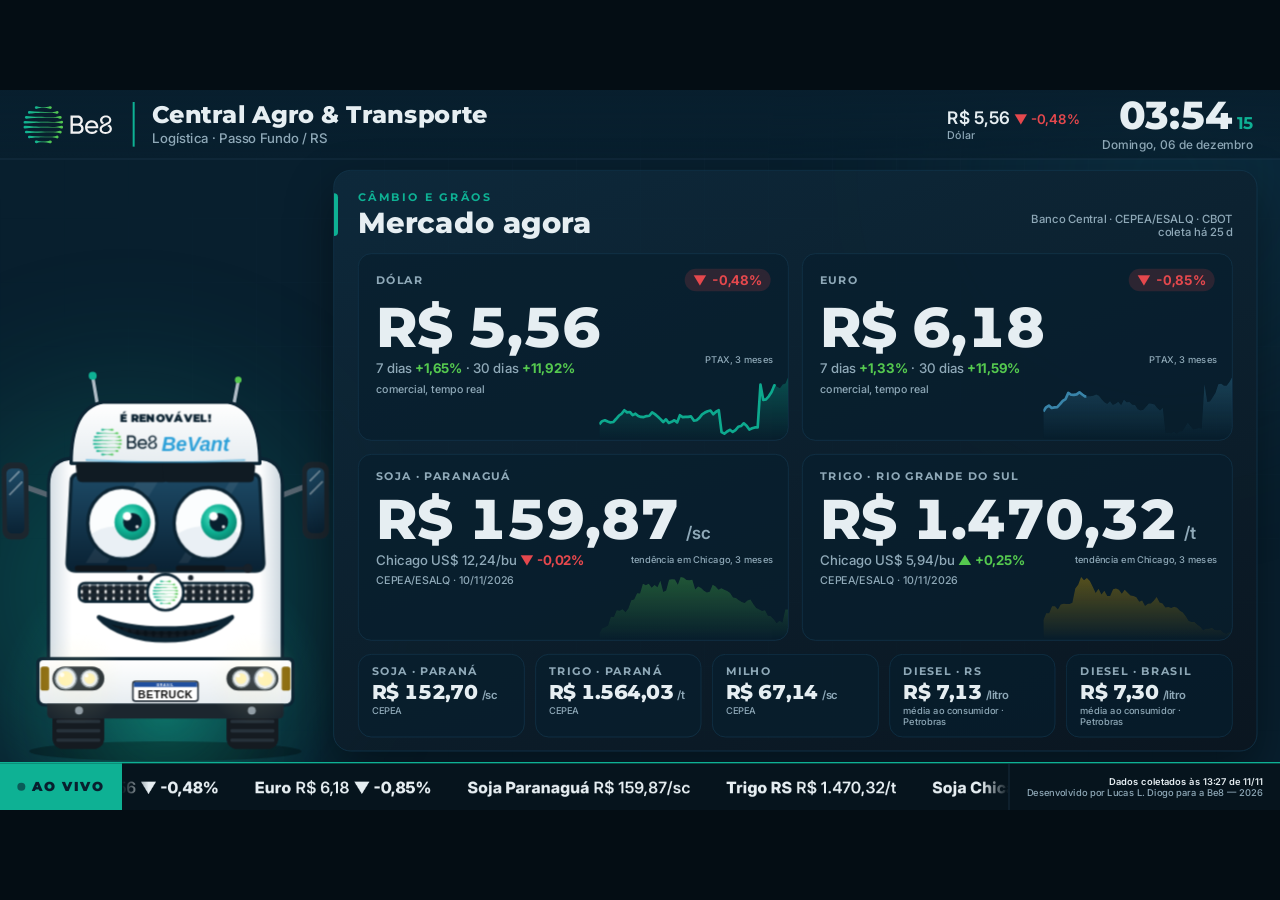
==== commit d32c6e0d: "Telas de negocio: energia e biocombustivel, combustiveis mes a mes, soja e trigo, frete minimo e ref" ====
--- a/index.html
+++ b/index.html
@@ -65,6 +65,97 @@
 #balao.festa{box-shadow:0 0 0 3px var(--lime),0 18px 40px rgba(0,0,0,.35)}
 #balao .palavra{display:inline-block;opacity:0}
 
+
+/* ---------- telas de negocio (paineis-negocio.js) ---------- */
+.graf{width:100%;height:auto;display:block}
+.graf text{font-family:var(--txt)}
+.leg{display:flex;gap:18px;font:600 16px var(--txt);color:var(--muted);margin:6px 0 2px}
+.leg i{display:inline-block;width:22px;height:0;margin-right:8px;vertical-align:middle}
+.nota{font:500 15px/1.4 var(--txt);color:var(--muted);margin-top:10px}
+.vivo{display:inline-flex;align-items:center;gap:8px;font:800 15px var(--tit);letter-spacing:2px;color:var(--teal);background:rgba(14,177,148,.14);padding:4px 12px;border-radius:999px}
+.vivo i{width:10px;height:10px;border-radius:50%;background:var(--teal);animation:pulsa 1.4s infinite}
+@keyframes pulsa{0%,100%{opacity:1}50%{opacity:.2}}
+.tag-b15{font:700 15px var(--tit);letter-spacing:.5px;color:var(--navy);background:var(--lime);padding:5px 12px;border-radius:999px;white-space:nowrap}
+.linha1{display:flex;justify-content:space-between;align-items:center;gap:12px}
+.g-ener{display:grid;grid-template-columns:1fr 1fr;grid-template-rows:300px 1fr;gap:20px;height:726px}
+.ener-cards{grid-column:1/3;display:grid;grid-template-columns:repeat(4,1fr);gap:18px}
+.ener{padding:20px 22px 0}
+.ener .chip{font-size:16px;padding:4px 10px;white-space:nowrap}
+.ener .rot{font-size:15px}
+.ener .valor{font-size:50px;margin-top:8px}
+.ener .un{font:600 14px var(--txt);color:var(--muted);margin-top:2px}
+.ener-cards .cot.ener svg.spark{height:62px;width:100%;left:0;right:auto}
+.ener .extra{font:500 16px var(--txt);color:var(--muted);margin-top:6px;white-space:nowrap}
+.ener .ctz{font:500 13px var(--txt);color:var(--muted);margin-top:2px}
+.ener .extra b{color:var(--text)}
+.barra{display:grid;grid-template-columns:200px 1fr 120px;align-items:center;gap:14px;margin-top:16px}
+.b-rot b{display:block;font:700 19px var(--tit)} .b-rot small{font:500 14px var(--txt);color:var(--muted)}
+.b-trilho{height:22px;border-radius:11px;background:rgba(143,169,184,.12);overflow:hidden}
+.b-enc{height:100%;border-radius:11px}
+.b-val{font:800 26px var(--tit);text-align:right;font-variant-numeric:tabular-nums}
+.b-val small{display:block;font:600 14px var(--txt)}
+.g-comb{display:grid;grid-template-columns:repeat(3,1fr);grid-template-rows:400px 1fr;gap:18px;height:726px}
+.comb-num{display:flex;flex-wrap:wrap;gap:6px 18px;align-items:baseline;margin:8px 0 2px;font:600 18px var(--txt);color:var(--muted)}
+.comb-num b{font:800 30px var(--tit);color:var(--text);font-variant-numeric:tabular-nums}
+.comb-num small{width:100%;font:500 14px var(--txt)}
+.comb-num em{font:700 15px var(--txt);font-style:normal}
+.postos{grid-column:1/4}
+.p-grade{display:grid;grid-template-columns:1fr 1fr;gap:6px 40px;margin-top:10px}
+.p-lin{display:grid;grid-template-columns:150px 1fr 70px 170px;align-items:center;gap:12px;font:600 18px var(--txt)}
+.p-lin b{font:800 21px var(--tit);text-align:right;font-variant-numeric:tabular-nums}
+.p-lin small{font:500 13px var(--txt);color:var(--muted)}
+.p-tri{height:14px;border-radius:7px;background:rgba(143,169,184,.12)} .p-tri div{height:100%;border-radius:7px;background:var(--teal)}
+.p-lin.pf span{color:var(--lime)} .p-lin.pf .p-tri div{background:var(--lime)}
+.g-safra{display:grid;grid-template-columns:1fr 1fr;gap:20px;height:726px}
+.s-esq,.s-dir{display:grid;grid-template-rows:1fr 1fr;gap:18px}
+.levs{display:flex;align-items:flex-end;gap:8px;height:258px;margin-top:6px}
+.lev{flex:1;display:flex;flex-direction:column;align-items:center;justify-content:flex-end;gap:4px}
+.lev b{font:800 15px var(--tit)} .lev small{font:600 13px var(--txt);color:var(--muted)}
+.lev-b{width:100%;border-radius:8px 8px 3px 3px;background:linear-gradient(var(--lime),var(--teal))}
+.campo p{font:500 16px/1.4 var(--txt);margin-top:10px} .campo p b{color:var(--lime)} .campo p small{display:block;font:500 13px var(--txt);color:var(--muted)}
+.g-frete{display:grid;grid-template-columns:1fr 1fr;gap:20px;height:726px}
+.piso-ref{display:grid;grid-template-columns:1fr 1fr;gap:20px;margin:12px 0 16px}
+.piso-ref small{display:block;font:600 15px var(--txt);color:var(--muted)}
+.piso-ref b.num{display:block;font-size:52px;line-height:1.1}
+.piso-ref span{font:500 15px var(--txt);color:var(--muted)}
+.gatilho{margin:40px 0 10px}
+.g-faixa{position:relative;height:26px;border-radius:13px;background:linear-gradient(90deg,var(--red),rgba(242,183,5,.6) 14%,rgba(14,177,148,.35) 30%,rgba(14,177,148,.35) 70%,rgba(242,183,5,.6) 86%,var(--red))}
+.g-faixa i{position:absolute;top:-6px;bottom:-6px;border-left:3px dashed #fff;border-right:3px dashed #fff;opacity:.5}
+.g-faixa u{position:absolute;top:-10px;width:6px;height:46px;margin-left:-3px;border-radius:3px;background:#fff;box-shadow:0 0 14px #fff}
+.g-faixa u em{position:absolute;top:-30px;left:50%;transform:translateX(-50%);font:800 18px var(--tit);font-style:normal;white-space:nowrap}
+.g-rot{display:flex;justify-content:space-between;font:600 14px/1.3 var(--txt);color:var(--muted);margin-top:8px}
+.g-rot span:nth-child(2){align-self:flex-start} .g-rot span:last-child{text-align:right}
+.linha-t{margin-top:14px;border-left:3px solid var(--navy6);padding-left:16px;display:grid;gap:9px}
+.linha-t div{font:500 15px/1.35 var(--txt)} .linha-t b{color:var(--teal);margin-right:8px}
+.marcos{display:grid;gap:10px;margin-top:16px}
+.marco{display:grid;grid-template-columns:86px 1fr;gap:14px;align-items:start}
+.marco i{position:relative;font:800 24px var(--tit);font-style:normal;color:var(--muted)}
+.marco i em{display:block;font:800 12px var(--tit);font-style:normal;letter-spacing:2px;color:var(--navy);background:var(--lime);border-radius:6px;padding:2px 6px;width:max-content;margin-top:2px}
+.marco b{display:block;font:700 19px var(--tit)} .marco span{font:500 16px/1.35 var(--txt);color:var(--muted)}
+.marco.agora i{color:var(--lime)} .marco.agora{background:rgba(85,201,79,.08);border-radius:14px;padding:8px 10px;margin:0 -10px}
+.marco.passou{opacity:.55}
+.g-cen{display:grid;grid-template-columns:1fr 380px;gap:20px;height:726px}
+.ins-grade{display:grid;grid-template-columns:1fr 1fr;grid-template-rows:1fr 1fr auto;gap:16px}
+.ins-mais{grid-column:1/3;padding:14px 20px;display:grid;grid-template-columns:1fr 1fr;gap:6px 22px}
+.ins-mais .rot{grid-column:1/3;font-size:14px}
+.im{border-left:4px solid var(--teal);padding-left:10px}
+.im.alerta{border-color:var(--red)} .im.atencao{border-color:var(--amber)} .im.bom{border-color:var(--lime)}
+.im b{display:block;font:700 15px/1.25 var(--tit)} .im span{font:500 13px/1.3 var(--txt);color:var(--muted);display:-webkit-box;-webkit-line-clamp:1;-webkit-box-orient:vertical;overflow:hidden}
+.ins{position:relative;padding:16px 20px 14px 26px;overflow:hidden}
+.ins:before{content:"";position:absolute;left:0;top:0;bottom:0;width:7px;background:var(--teal)}
+.ins.alerta:before{background:var(--red)} .ins.atencao:before{background:var(--amber)} .ins.bom:before{background:var(--lime)}
+.ins-n{font:800 13px var(--tit);letter-spacing:2px;text-transform:uppercase;color:var(--teal)}
+.ins.alerta .ins-n{color:var(--red)} .ins.atencao .ins-n{color:var(--amber)} .ins.bom .ins-n{color:var(--lime)}
+.ins b{display:block;font:800 20px/1.2 var(--tit);margin:4px 0 6px}
+.ins p{font:500 15px/1.35 var(--txt);color:#C9D6DE} .ins p.imp{margin-top:6px;color:var(--text)} .ins p.imp em{font-style:normal;font-weight:800;color:var(--amber)}
+.ins small{display:block;margin-top:6px;font:500 12px var(--txt);color:var(--muted)}
+.cen-dir{display:grid;grid-template-rows:auto 1fr;gap:16px}
+.tab-chuva{width:100%;border-collapse:collapse;margin-top:8px;font:600 17px var(--txt)}
+.tab-chuva th{font:700 13px var(--tit);letter-spacing:1px;text-transform:uppercase;color:var(--muted);text-align:right;padding-bottom:6px}
+.tab-chuva td{padding:5px 0;border-top:1px solid var(--line);text-align:right;font-variant-numeric:tabular-nums} .tab-chuva td:first-child{text-align:left}
+.tab-chuva td.amb{color:var(--amber)} .tab-chuva td.baixa{font-weight:800}
+.nt{font:600 16px/1.35 var(--txt);margin-top:12px} .nt small{display:block;font:500 13px var(--txt);color:var(--muted)}
+
 /* ---------- area das telas ---------- */
 #tela{position:absolute;left:500px;top:120px;width:1386px;height:872px}
 .painel{position:absolute;inset:0;border-radius:26px;background:linear-gradient(160deg,rgba(14,42,60,.94),rgba(11,22,32,.94));border:1px solid var(--navy6);box-shadow:0 30px 70px rgba(0,0,0,.4);padding:30px 36px;visibility:hidden;overflow:hidden}
@@ -216,6 +307,11 @@
     <section class="painel" id="t-mercado"></section>
     <section class="painel" id="t-comparativo"></section>
     <section class="painel" id="t-rota"></section>
+    <section class="painel" id="t-energia"></section>
+    <section class="painel" id="t-combustiveis"></section>
+    <section class="painel" id="t-safra"></section>
+    <section class="painel" id="t-frete"></section>
+    <section class="painel" id="t-cenario"></section>
     <section class="painel" id="t-noticias"></section>
     <section class="painel" id="t-video"></section>
   </main>
@@ -238,6 +334,7 @@
 </div>
 <script src="vendor/gsap.min.js"></script>
 <script src="assets/betruck/betruck.js?v=1"></script>
-<script src="app.js?v=7"></script>
+<script src="paineis-negocio.js?v=1"></script>
+<script src="app.js?v=8"></script>
 </body>
 </html>
